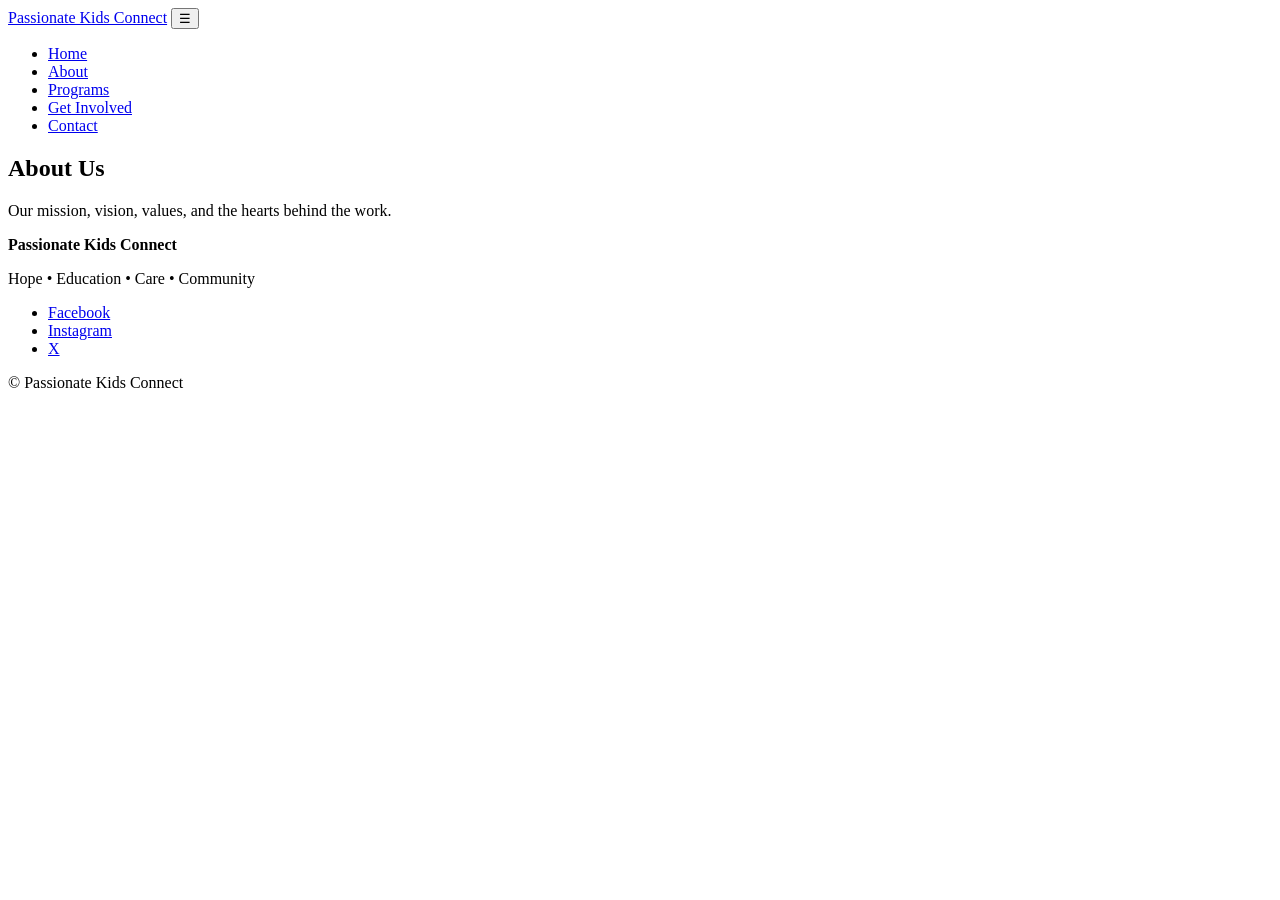
==== about.html @ 3ff525f1 "Checkpoint before follow-up message Co-authored-by: semudenis003 <semudenis003@gmail.com>" ====
<!DOCTYPE html>
<html lang="en">
<head>
  <meta charset="UTF-8" />
  <meta name="viewport" content="width=device-width, initial-scale=1" />
  <title>About Us — Passionate Kids Connect</title>
  <meta name="description" content="Learn about Passionate Kids Connect's mission, vision, values, and the team supporting children in Moshi, Tanzania." />
  <link rel="preconnect" href="https://fonts.googleapis.com" />
  <link rel="preconnect" href="https://fonts.gstatic.com" crossorigin />
  <link href="https://fonts.googleapis.com/css2?family=Poppins:wght@300;400;600;700&family=Nunito:wght@300;400;600;700&display=swap" rel="stylesheet" />
  <link rel="stylesheet" href="style.css" />
</head>
<body>
  <header class="site-header">
    <div class="container header-inner">
      <a class="logo" href="index.html">Passionate Kids Connect</a>
      <button class="nav-toggle" aria-label="Open navigation" aria-expanded="false">☰</button>
      <nav class="site-nav" aria-label="Primary">
        <ul class="nav-links">
          <li><a href="index.html">Home</a></li>
          <li><a href="about.html">About</a></li>
          <li><a href="programs.html">Programs</a></li>
          <li><a href="get-involved.html">Get Involved</a></li>
          <li><a href="contact.html">Contact</a></li>
        </ul>
      </nav>
    </div>
  </header>

  <main id="main">
    <section class="page-hero placeholder">
      <div class="container">
        <h1>About Us</h1>
        <p>Our mission, vision, values, and the hearts behind the work.</p>
      </div>
    </section>
    <!-- Detailed content will be added in subsequent steps -->
  </main>

  <footer class="site-footer">
    <div class="container footer-inner">
      <div class="footer-brand">
        <strong>Passionate Kids Connect</strong>
        <p>Hope • Education • Care • Community</p>
      </div>
      <ul class="footer-social">
        <li><a href="https://facebook.com" target="_blank" rel="noreferrer noopener">Facebook</a></li>
        <li><a href="https://instagram.com" target="_blank" rel="noreferrer noopener">Instagram</a></li>
        <li><a href="https://x.com" target="_blank" rel="noreferrer noopener">X</a></li>
      </ul>
      <div class="footer-copy">© <span id="year"></span> Passionate Kids Connect</div>
    </div>
  </footer>

  <script src="script.js" defer></script>
</body>
</html>
---- style.css ----
/* Styles will be implemented in the next step */
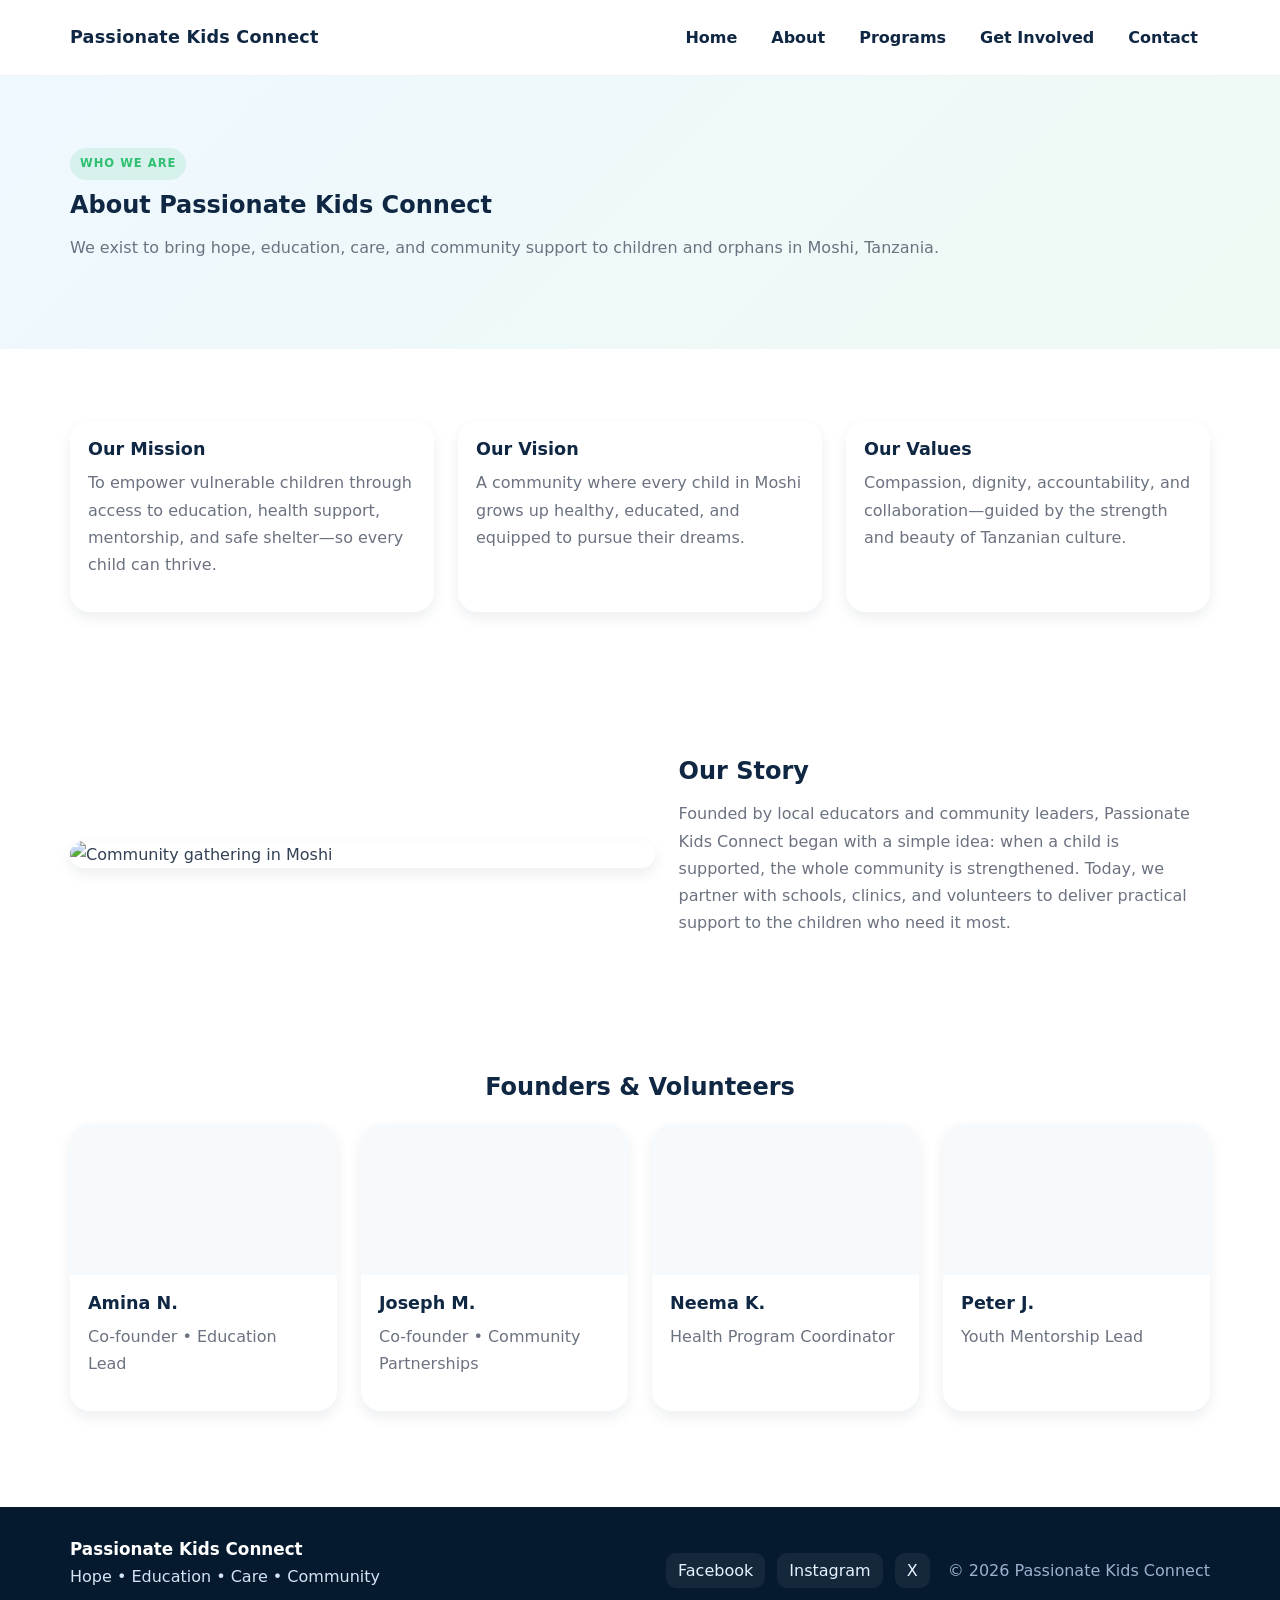
==== commit f2cb02d2: "Refactor: Add content and structure to website pages Co-authored-by: semudenis003 <semudenis003@gmai" ====
--- a/about.html
+++ b/about.html
@@ -28,13 +28,82 @@
   </header>
 
   <main id="main">
-    <section class="page-hero placeholder">
+    <section class="page-hero">
       <div class="container">
-        <h1>About Us</h1>
-        <p>Our mission, vision, values, and the hearts behind the work.</p>
+        <span class="kicker">Who we are</span>
+        <h1>About Passionate Kids Connect</h1>
+        <p class="muted">We exist to bring hope, education, care, and community support to children and orphans in Moshi, Tanzania.</p>
       </div>
     </section>
-    <!-- Detailed content will be added in subsequent steps -->
+
+    <section class="section">
+      <div class="container grid grid-3 reveal">
+        <div class="card">
+          <div class="card-body">
+            <h3 class="card-title">Our Mission</h3>
+            <p class="card-text">To empower vulnerable children through access to education, health support, mentorship, and safe shelter—so every child can thrive.</p>
+          </div>
+        </div>
+        <div class="card">
+          <div class="card-body">
+            <h3 class="card-title">Our Vision</h3>
+            <p class="card-text">A community where every child in Moshi grows up healthy, educated, and equipped to pursue their dreams.</p>
+          </div>
+        </div>
+        <div class="card">
+          <div class="card-body">
+            <h3 class="card-title">Our Values</h3>
+            <p class="card-text">Compassion, dignity, accountability, and collaboration—guided by the strength and beauty of Tanzanian culture.</p>
+          </div>
+        </div>
+      </div>
+    </section>
+
+    <section class="section">
+      <div class="container feature reveal">
+        <img src="https://source.unsplash.com/800x600/?tanzania,community,gathering" alt="Community gathering in Moshi" loading="lazy" />
+        <div>
+          <h2>Our Story</h2>
+          <p class="muted">Founded by local educators and community leaders, Passionate Kids Connect began with a simple idea: when a child is supported, the whole community is strengthened. Today, we partner with schools, clinics, and volunteers to deliver practical support to the children who need it most.</p>
+        </div>
+      </div>
+    </section>
+
+    <section class="section section-compact">
+      <div class="container">
+        <h2 class="center">Founders & Volunteers</h2>
+        <div class="grid grid-4" style="margin-top: 22px;">
+          <article class="card reveal">
+            <div class="card-media" style="background-image:url('https://source.unsplash.com/800x450/?portrait,teacher,africa');"></div>
+            <div class="card-body">
+              <h3 class="card-title">Amina N.</h3>
+              <p class="card-text">Co-founder • Education Lead</p>
+            </div>
+          </article>
+          <article class="card reveal">
+            <div class="card-media" style="background-image:url('https://source.unsplash.com/800x450/?portrait,volunteer,africa');"></div>
+            <div class="card-body">
+              <h3 class="card-title">Joseph M.</h3>
+              <p class="card-text">Co-founder • Community Partnerships</p>
+            </div>
+          </article>
+          <article class="card reveal">
+            <div class="card-media" style="background-image:url('https://source.unsplash.com/800x450/?portrait,nurse,africa');"></div>
+            <div class="card-body">
+              <h3 class="card-title">Neema K.</h3>
+              <p class="card-text">Health Program Coordinator</p>
+            </div>
+          </article>
+          <article class="card reveal">
+            <div class="card-media" style="background-image:url('https://source.unsplash.com/800x450/?portrait,mentor,africa');"></div>
+            <div class="card-body">
+              <h3 class="card-title">Peter J.</h3>
+              <p class="card-text">Youth Mentorship Lead</p>
+            </div>
+          </article>
+        </div>
+      </div>
+    </section>
   </main>
 
   <footer class="site-footer">
--- a/style.css
+++ b/style.css
@@ -1 +1,158 @@
-/* Styles will be implemented in the next step */
+/* Passionate Kids Connect — Global Styles */
+
+:root {
+  --color-blue: #2aa7ff; /* sky blue */
+  --color-green: #2fbf71; /* soft green */
+  --color-yellow: #f2c84b; /* warm yellow */
+  --color-navy: #0f2742; /* deep navy for headings */
+  --color-text: #334155; /* slate */
+  --color-muted: #6b7280; /* grey */
+  --color-bg: #ffffff;
+  --color-bg-alt: #f7fafc;
+  --ring: rgba(42, 167, 255, 0.35);
+
+  --radius-sm: 8px;
+  --radius-md: 14px;
+  --radius-lg: 20px;
+
+  --shadow-sm: 0 6px 14px rgba(15, 39, 66, 0.08);
+  --shadow-md: 0 10px 24px rgba(15, 39, 66, 0.12);
+  --shadow-lg: 0 18px 48px rgba(15, 39, 66, 0.18);
+
+  --container: 1140px;
+}
+
+/* CSS Reset (lightweight) */
+*, *::before, *::after { box-sizing: border-box; }
+html { -webkit-text-size-adjust: 100%; scroll-behavior: smooth; }
+body { margin: 0; font-family: "Nunito", system-ui, -apple-system, Segoe UI, Roboto, sans-serif; color: var(--color-text); background: var(--color-bg); line-height: 1.7; }
+h1, h2, h3, h4 { font-family: "Poppins", system-ui, -apple-system, Segoe UI, Roboto, sans-serif; color: var(--color-navy); line-height: 1.25; margin: 0 0 0.6em; }
+p { margin: 0 0 1em; }
+img, video { max-width: 100%; height: auto; display: block; }
+a { color: var(--color-blue); text-decoration: none; }
+a:hover { text-decoration: underline; }
+button, input, textarea, select { font: inherit; }
+:focus-visible { outline: 3px solid var(--ring); outline-offset: 2px; border-radius: 6px; }
+
+.container { width: 92%; max-width: var(--container); margin: 0 auto; }
+.section { padding: 72px 0; }
+.section-compact { padding: 48px 0; }
+.center { text-align: center; }
+.muted { color: var(--color-muted); }
+.hidden { display: none !important; }
+
+/* Header / Nav */
+.site-header { position: sticky; top: 0; z-index: 1000; background: rgba(255,255,255,0.9); backdrop-filter: blur(8px); border-bottom: 1px solid rgba(15,39,66,0.06); transition: box-shadow 220ms ease; }
+.site-header.scrolled { box-shadow: var(--shadow-sm); }
+.header-inner { display: flex; align-items: center; justify-content: space-between; gap: 16px; padding: 14px 0; }
+.logo { font-weight: 700; font-size: 1.1rem; letter-spacing: 0.2px; color: var(--color-navy); }
+
+.site-nav { position: fixed; inset: 0 0 auto auto; top: 64px; right: 0; width: min(78%, 320px); height: calc(100dvh - 64px); background: #ffffff; transform: translateX(100%); transition: transform 260ms ease; box-shadow: -12px 0 28px rgba(0,0,0,0.07); padding: 20px; }
+.site-nav.open { transform: translateX(0); }
+.nav-links { list-style: none; padding: 0; margin: 0; display: grid; gap: 8px; }
+.nav-links a { display: block; padding: 12px 14px; border-radius: 10px; color: var(--color-navy); font-weight: 600; }
+.nav-links a:hover { background: var(--color-bg-alt); text-decoration: none; }
+
+.nav-toggle { background: transparent; border: 0; font-size: 1.5rem; cursor: pointer; padding: 6px 8px; border-radius: 8px; }
+
+@media (min-width: 920px) {
+  .nav-toggle { display: none; }
+  .site-nav { position: static; width: auto; height: auto; transform: none; box-shadow: none; background: transparent; padding: 0; }
+  .nav-links { display: flex; gap: 10px; }
+  .nav-links a { padding: 10px 12px; }
+}
+
+/* Hero */
+.hero { position: relative; display: grid; place-items: center; min-height: 64svh; padding: 96px 0; color: #ffffff; }
+.hero::before { content: ""; position: absolute; inset: 0; background: url('https://source.unsplash.com/1600x900/?tanzania,kilimanjaro,children') center/cover no-repeat; z-index: -2; }
+.hero::after { content: ""; position: absolute; inset: 0; background: linear-gradient(180deg, rgba(15,39,66,0.55), rgba(15,39,66,0.35)); z-index: -1; }
+.hero .container { text-align: center; }
+.hero h1 { color: #ffffff; font-size: clamp(1.8rem, 2.8vw + 1rem, 3rem); }
+.hero p { color: #e5f3ff; font-size: clamp(1rem, 0.4vw + 0.9rem, 1.2rem); margin-bottom: 1.2rem; }
+
+.page-hero { position: relative; padding: 72px 0; background: linear-gradient(135deg, rgba(42,167,255,0.08), rgba(47,191,113,0.08)); }
+.page-hero.placeholder::before { content: ""; position: absolute; inset: 0; background: url('https://source.unsplash.com/1200x600/?tanzania,community') center/cover no-repeat; opacity: 0.1; }
+
+/* Buttons */
+.btn { display: inline-block; padding: 12px 18px; border-radius: 12px; font-weight: 700; letter-spacing: 0.2px; transition: transform 150ms ease, box-shadow 220ms ease, background 220ms ease; box-shadow: var(--shadow-sm); }
+.btn:hover { transform: translateY(-2px); text-decoration: none; box-shadow: var(--shadow-md); }
+.btn:active { transform: translateY(0); }
+.btn-primary { background: var(--color-blue); color: #fff; }
+.btn-primary:hover { background: #1f94ee; }
+.btn-secondary { background: var(--color-green); color: #072b16; }
+.btn-secondary:hover { background: #25a764; }
+.btn-outline { border: 2px solid rgba(15,39,66,0.18); color: var(--color-navy); background: #fff; }
+.btn-outline:hover { border-color: rgba(15,39,66,0.28); background: #fff; }
+
+/* Cards & Grids */
+.grid { display: grid; gap: 24px; }
+.grid-2 { grid-template-columns: 1fr; }
+.grid-3 { grid-template-columns: 1fr; }
+.grid-4 { grid-template-columns: 1fr; }
+
+.card { background: #fff; border-radius: var(--radius-lg); box-shadow: var(--shadow-sm); overflow: hidden; transition: transform 220ms ease, box-shadow 220ms ease; }
+.card:hover { transform: translateY(-6px); box-shadow: var(--shadow-md); }
+.card-media { aspect-ratio: 16/9; background: var(--color-bg-alt) center/cover no-repeat; }
+.card-body { padding: 18px; }
+.card-title { margin: 0 0 8px; font-size: 1.1rem; }
+.card-text { color: var(--color-muted); }
+
+@media (min-width: 700px) {
+  .grid-2 { grid-template-columns: repeat(2, 1fr); }
+  .grid-3 { grid-template-columns: repeat(3, 1fr); }
+}
+@media (min-width: 1024px) {
+  .grid-4 { grid-template-columns: repeat(4, 1fr); }
+}
+
+/* Feature Blocks */
+.feature { display: grid; gap: 24px; align-items: center; }
+.feature img { border-radius: var(--radius-lg); box-shadow: var(--shadow-sm); }
+@media (min-width: 900px) {
+  .feature { grid-template-columns: 1.1fr 1fr; }
+}
+
+/* Info strip */
+.info-strip { background: linear-gradient(135deg, rgba(42,167,255,0.08), rgba(242,200,75,0.10)); border: 1px solid rgba(15,39,66,0.06); padding: 18px; border-radius: 14px; }
+
+/* Forms */
+.form { display: grid; gap: 14px; max-width: 720px; }
+.input { width: 100%; padding: 12px 14px; border: 1.5px solid rgba(15,39,66,0.15); border-radius: 12px; background: #fff; transition: border 160ms ease, box-shadow 160ms ease; }
+.input::placeholder { color: #9aa4b2; }
+.input:focus { border-color: var(--color-blue); box-shadow: 0 0 0 4px var(--ring); }
+.textarea { min-height: 140px; resize: vertical; }
+.form-row { display: grid; gap: 14px; }
+@media (min-width: 700px) { .form-row { grid-template-columns: 1fr 1fr; } }
+
+/* Footer */
+.site-footer { background: #061a2f; color: #d6e3f3; margin-top: 48px; }
+.footer-inner { display: grid; gap: 18px; padding: 28px 0; align-items: center; }
+.footer-brand strong { color: #fff; font-size: 1.05rem; }
+.footer-social { list-style: none; padding: 0; margin: 0; display: flex; gap: 12px; flex-wrap: wrap; }
+.footer-social a { color: #e7f2ff; background: rgba(255,255,255,0.06); padding: 8px 12px; border-radius: 10px; }
+.footer-copy { color: #9bb2ce; }
+@media (min-width: 860px) { .footer-inner { grid-template-columns: 1fr auto auto; } }
+
+/* Accents */
+.kicker { display: inline-block; font-weight: 800; letter-spacing: 1px; text-transform: uppercase; font-size: 0.72rem; color: var(--color-green); background: rgba(47,191,113,0.12); padding: 6px 10px; border-radius: 999px; margin-bottom: 10px; }
+.emphasis { color: var(--color-blue); font-weight: 700; }
+
+/* Tanzania color band */
+.color-band { display: grid; grid-template-columns: repeat(4, 1fr); height: 6px; border-radius: 999px; overflow: hidden; box-shadow: var(--shadow-sm); }
+.color-band div:nth-child(1) { background: #2fbf71; }
+.color-band div:nth-child(2) { background: #0b0b0b; }
+.color-band div:nth-child(3) { background: #2aa7ff; }
+.color-band div:nth-child(4) { background: #f2c84b; }
+
+/* Reveal Animations */
+.reveal { opacity: 0; transform: translateY(16px); transition: opacity 600ms ease, transform 600ms ease; }
+.reveal-visible { opacity: 1; transform: translateY(0); }
+
+/* Utilities */
+.stack-lg > * + * { margin-top: 18px; }
+.stack-xl > * + * { margin-top: 28px; }
+.shadow { box-shadow: var(--shadow-sm); border-radius: var(--radius-lg); }
+
+/* Tables (rare) */
+.table { width: 100%; border-collapse: collapse; }
+.table th, .table td { padding: 12px; border-bottom: 1px solid rgba(15,39,66,0.08); text-align: left; }
